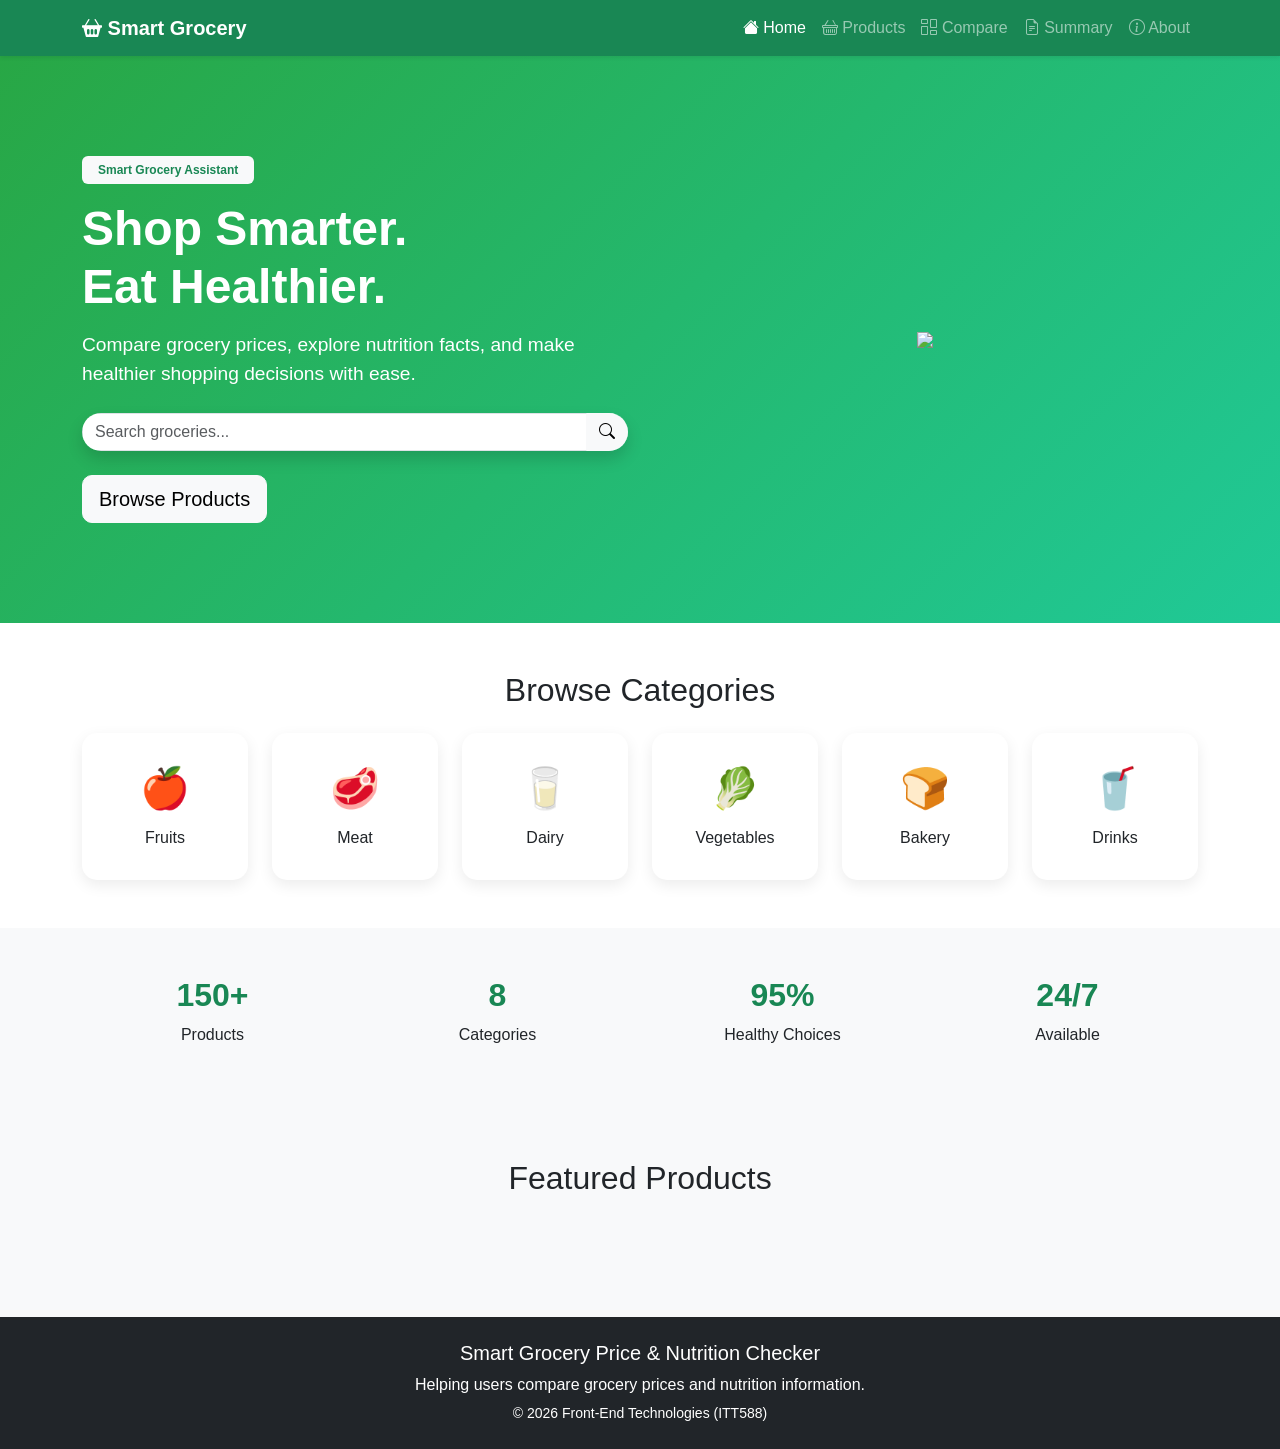
==== FENDPRJ/index.html @ b64e8c20 "HISYAM - add a homepage and their function (button doesnt work)" ====
<!DOCTYPE html>
<html lang="en">

<head>
    <meta charset="UTF-8">
    <meta name="viewport" content="width=device-width, initial-scale=1.0">
    <title>Smart Grocery Price & Nutrition Checker</title>

    <!-- Bootstrap -->
    <link href="https://cdn.jsdelivr.net/npm/bootstrap@5.3.7/dist/css/bootstrap.min.css" rel="stylesheet">

    <!-- Bootstrap Icons -->
    <link rel="stylesheet" href="https://cdn.jsdelivr.net/npm/bootstrap-icons@1.13.1/font/bootstrap-icons.min.css">

    <!-- CSS -->
    <link rel="stylesheet" href="css/style.css">
    <link rel="stylesheet" href="css/theme.css">
    <link rel="stylesheet" href="css/responsive.css">
</head>

<body>

    <!-- Navbar -->
    <div id="navbar"></div>

    <!-- Hero -->
    <section class="hero">

    <div class="container">

        <div class="row align-items-center">

            <div class="col-lg-6">

                <span class="badge bg-light text-success mb-3 px-3 py-2">
                    Smart Grocery Assistant
                </span>

                <h1 class="display-4 fw-bold">
                    Shop Smarter.
                    <br>
                    Eat Healthier.
                </h1>

                <p class="lead mt-3">
                    Compare grocery prices, explore nutrition facts,
                    and make healthier shopping decisions with ease.
                </p>

                <div class="input-group mt-4 shadow">

                    <input
                        type="text"
                        class="form-control"
                        placeholder="Search groceries...">

                    <button class="btn btn-light">

                        <i class="bi bi-search"></i>

                    </button>

                </div>

                <a href="products.html"
                    class="btn btn-light btn-lg mt-4">

                    Browse Products

                </a>

            </div>

            <div class="col-lg-6 text-center">

                <img
                    src="https://cdn-icons-png.flaticon.com/512/3724/3724788.png"
                    class="img-fluid hero-image">

            </div>

        </div>

    </div>

</section>

    <section class="py-5 bg-white">

    <div class="container">

        <h2 class="text-center mb-4">
            Browse Categories
        </h2>

        <div class="row text-center g-4">

            <div class="col">
                <div class="category-box">
                    🍎
                    <h6>Fruits</h6>
                </div>
            </div>

            <div class="col">
                <div class="category-box">
                    🥩
                    <h6>Meat</h6>
                </div>
            </div>

            <div class="col">
                <div class="category-box">
                    🥛
                    <h6>Dairy</h6>
                </div>
            </div>

            <div class="col">
                <div class="category-box">
                    🥬
                    <h6>Vegetables</h6>
                </div>
            </div>

            <div class="col">
                <div class="category-box">
                    🍞
                    <h6>Bakery</h6>
                </div>
            </div>

            <div class="col">
                <div class="category-box">
                    🥤
                    <h6>Drinks</h6>
                </div>
            </div>

        </div>

    </div>

    </section>

    <section class="py-5">

<div class="container">

        <div class="row text-center">

            <div class="col-md-3">

            <h2 class="text-success fw-bold">

                150+

            </h2>

<p>Products</p>

</div>

<div class="col-md-3">

<h2 class="text-success fw-bold">

8

</h2>

<p>Categories</p>

</div>

<div class="col-md-3">

<h2 class="text-success fw-bold">

95%

</h2>

<p>Healthy Choices</p>

</div>

<div class="col-md-3">

<h2 class="text-success fw-bold">

24/7

</h2>

<p>Available</p>

</div>

</div>

</div>

</section>

    <!-- Featured Products -->
    <section class="py-5">
        <div class="container">

            <h2 class="text-center mb-5">
                Featured Products
            </h2>

            <div id="featuredProducts" class="row g-4">

            </div>

        </div>
    </section>

    <!-- Footer -->
    <div id="footer"></div>

    <script src="https://cdn.jsdelivr.net/npm/bootstrap@5.3.7/dist/js/bootstrap.bundle.min.js"></script>

    <script src="js/api.js"></script>
    <script src="js/app.js"></script>

</body>

</html>
---- FENDPRJ/css/style.css ----
body{
    font-family: Arial, Helvetica, sans-serif;
    background:#f8f9fa;
}

.hero{
    background:linear-gradient(135deg,#28a745,#20c997);
    color:white;
    padding:100px 0;
}

.hero h1{
    font-size:3rem;
    font-weight:bold;
}

.hero p{
    font-size:1.2rem;
    margin:20px 0;
}

.product-card{
    border:none;
    border-radius:15px;
    transition:.3s;
    box-shadow:0 5px 15px rgba(0,0,0,.08);
}

.product-card:hover{
    transform:translateY(-8px);
}

.product-card img{
    height:220px;
    object-fit:contain;
    padding:20px;
}

.hero-image{

    max-width:400px;

}

.category-box{

    background:white;

    border-radius:15px;

    padding:25px;

    font-size:40px;

    transition:.3s;

    cursor:pointer;

    box-shadow:0 5px 15px rgba(0,0,0,.08);

}

.category-box:hover{

    background:#198754;

    color:white;

    transform:translateY(-8px);

}

.category-box h6{

    margin-top:10px;

}

.input-group{

    border-radius:50px;

    overflow:hidden;

}

.btn{

    border-radius:10px;

}

section{

    padding-top:60px;

    padding-bottom:60px;

}
---- FENDPRJ/css/theme.css ----
:root{
    --primary:#28a745;
    --secondary:#20c997;
}
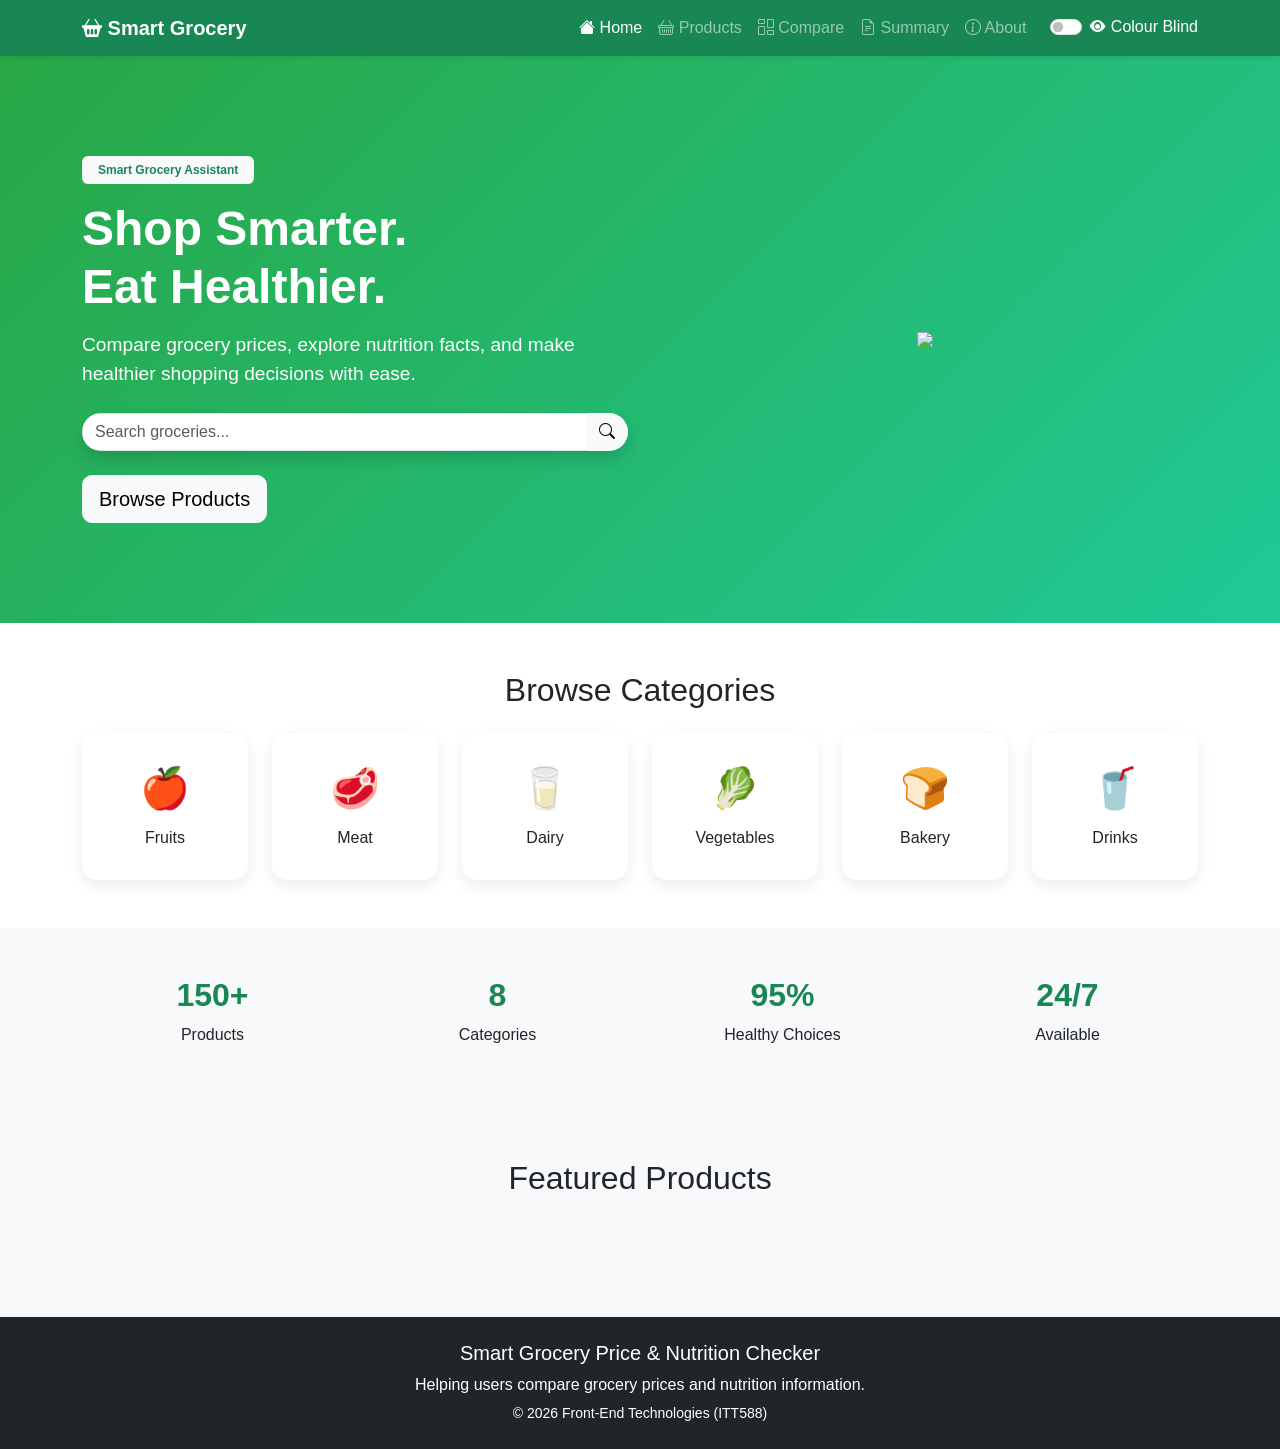
==== commit ce74f9af: "colorblind" ====
--- a/FENDPRJ/index.html
+++ b/FENDPRJ/index.html
@@ -26,182 +26,176 @@
     <!-- Hero -->
     <section class="hero">
 
-    <div class="container">
-
-        <div class="row align-items-center">
-
-            <div class="col-lg-6">
-
-                <span class="badge bg-light text-success mb-3 px-3 py-2">
-                    Smart Grocery Assistant
-                </span>
-
-                <h1 class="display-4 fw-bold">
-                    Shop Smarter.
-                    <br>
-                    Eat Healthier.
-                </h1>
-
-                <p class="lead mt-3">
-                    Compare grocery prices, explore nutrition facts,
-                    and make healthier shopping decisions with ease.
-                </p>
-
-                <div class="input-group mt-4 shadow">
-
-                    <input
-                        type="text"
-                        class="form-control"
-                        placeholder="Search groceries...">
-
-                    <button class="btn btn-light">
-
-                        <i class="bi bi-search"></i>
-
-                    </button>
-
-                </div>
-
-                <a href="products.html"
-                    class="btn btn-light btn-lg mt-4">
-
-                    Browse Products
-
-                </a>
-
-            </div>
-
-            <div class="col-lg-6 text-center">
-
-                <img
-                    src="https://cdn-icons-png.flaticon.com/512/3724/3724788.png"
-                    class="img-fluid hero-image">
-
-            </div>
-
-        </div>
-
-    </div>
-
-</section>
+        <div class="container">
+
+            <div class="row align-items-center">
+
+                <div class="col-lg-6">
+
+                    <span class="badge bg-light text-success mb-3 px-3 py-2">
+                        Smart Grocery Assistant
+                    </span>
+
+                    <h1 class="display-4 fw-bold">
+                        Shop Smarter.
+                        <br>
+                        Eat Healthier.
+                    </h1>
+
+                    <p class="lead mt-3">
+                        Compare grocery prices, explore nutrition facts,
+                        and make healthier shopping decisions with ease.
+                    </p>
+
+                    <div class="input-group mt-4 shadow">
+
+                        <input type="text" class="form-control" placeholder="Search groceries...">
+
+                        <button class="btn btn-light">
+
+                            <i class="bi bi-search"></i>
+
+                        </button>
+
+                    </div>
+
+                    <a href="products.html" class="btn btn-light btn-lg mt-4">
+
+                        Browse Products
+
+                    </a>
+
+                </div>
+
+                <div class="col-lg-6 text-center">
+
+                    <img src="https://cdn-icons-png.flaticon.com/512/3724/3724788.png" class="img-fluid hero-image">
+
+                </div>
+
+            </div>
+
+        </div>
+
+    </section>
 
     <section class="py-5 bg-white">
 
-    <div class="container">
-
-        <h2 class="text-center mb-4">
-            Browse Categories
-        </h2>
-
-        <div class="row text-center g-4">
-
-            <div class="col">
-                <div class="category-box">
-                    🍎
-                    <h6>Fruits</h6>
-                </div>
-            </div>
-
-            <div class="col">
-                <div class="category-box">
-                    🥩
-                    <h6>Meat</h6>
-                </div>
-            </div>
-
-            <div class="col">
-                <div class="category-box">
-                    🥛
-                    <h6>Dairy</h6>
-                </div>
-            </div>
-
-            <div class="col">
-                <div class="category-box">
-                    🥬
-                    <h6>Vegetables</h6>
-                </div>
-            </div>
-
-            <div class="col">
-                <div class="category-box">
-                    🍞
-                    <h6>Bakery</h6>
-                </div>
-            </div>
-
-            <div class="col">
-                <div class="category-box">
-                    🥤
-                    <h6>Drinks</h6>
-                </div>
-            </div>
-
-        </div>
-
-    </div>
+        <div class="container">
+
+            <h2 class="text-center mb-4">
+                Browse Categories
+            </h2>
+
+            <div class="row text-center g-4">
+
+                <div class="col">
+                    <div class="category-box">
+                        🍎
+                        <h6>Fruits</h6>
+                    </div>
+                </div>
+
+                <div class="col">
+                    <div class="category-box">
+                        🥩
+                        <h6>Meat</h6>
+                    </div>
+                </div>
+
+                <div class="col">
+                    <div class="category-box">
+                        🥛
+                        <h6>Dairy</h6>
+                    </div>
+                </div>
+
+                <div class="col">
+                    <div class="category-box">
+                        🥬
+                        <h6>Vegetables</h6>
+                    </div>
+                </div>
+
+                <div class="col">
+                    <div class="category-box">
+                        🍞
+                        <h6>Bakery</h6>
+                    </div>
+                </div>
+
+                <div class="col">
+                    <div class="category-box">
+                        🥤
+                        <h6>Drinks</h6>
+                    </div>
+                </div>
+
+            </div>
+
+        </div>
 
     </section>
 
     <section class="py-5">
 
-<div class="container">
-
-        <div class="row text-center">
-
-            <div class="col-md-3">
-
-            <h2 class="text-success fw-bold">
-
-                150+
-
-            </h2>
-
-<p>Products</p>
-
-</div>
-
-<div class="col-md-3">
-
-<h2 class="text-success fw-bold">
-
-8
-
-</h2>
-
-<p>Categories</p>
-
-</div>
-
-<div class="col-md-3">
-
-<h2 class="text-success fw-bold">
-
-95%
-
-</h2>
-
-<p>Healthy Choices</p>
-
-</div>
-
-<div class="col-md-3">
-
-<h2 class="text-success fw-bold">
-
-24/7
-
-</h2>
-
-<p>Available</p>
-
-</div>
-
-</div>
-
-</div>
-
-</section>
+        <div class="container">
+
+            <div class="row text-center">
+
+                <div class="col-md-3">
+
+                    <h2 class="text-success fw-bold">
+
+                        150+
+
+                    </h2>
+
+                    <p>Products</p>
+
+                </div>
+
+                <div class="col-md-3">
+
+                    <h2 class="text-success fw-bold">
+
+                        8
+
+                    </h2>
+
+                    <p>Categories</p>
+
+                </div>
+
+                <div class="col-md-3">
+
+                    <h2 class="text-success fw-bold">
+
+                        95%
+
+                    </h2>
+
+                    <p>Healthy Choices</p>
+
+                </div>
+
+                <div class="col-md-3">
+
+                    <h2 class="text-success fw-bold">
+
+                        24/7
+
+                    </h2>
+
+                    <p>Available</p>
+
+                </div>
+
+            </div>
+
+        </div>
+
+    </section>
 
     <!-- Featured Products -->
     <section class="py-5">
@@ -225,6 +219,7 @@
 
     <script src="js/api.js"></script>
     <script src="js/app.js"></script>
+    <script src="js/theme.js"></script>
 
 </body>
 
--- a/FENDPRJ/css/theme.css
+++ b/FENDPRJ/css/theme.css
@@ -1,4 +1,72 @@
 :root{
     --primary:#28a745;
     --secondary:#20c997;
+}
+
+/* ===============================
+   Colour Blind Mode
+=================================*/
+
+body.colorblind {
+    background: #ffffff;
+    color: #000;
+}
+
+/* Navbar */
+body.colorblind .navbar {
+    background: #003366 !important;
+}
+
+/* Hero */
+body.colorblind .hero {
+    background: #F5F5F5 !important;
+    color: #000;
+}
+
+/* Buttons */
+body.colorblind .btn-light {
+    background: #FFD400 !important;
+    color: #000 !important;
+}
+
+body.colorblind .btn-success {
+    background: #005A9C !important;
+    border-color: #005A9C !important;
+}
+
+/* Cards */
+body.colorblind .category-box,
+body.colorblind .card {
+    border: 3px solid #003366;
+    background: #fff;
+}
+
+/* Statistics */
+body.colorblind .text-success {
+    color: #003366 !important;
+}
+
+/* Links */
+body.colorblind a {
+    color: #003366;
+}
+
+body.colorblind .hero{
+    background: #F4F4F4 !important;
+}
+
+body.colorblind .display-4{
+    color:#000 !important;
+}
+
+body.colorblind .lead{
+    color:#000 !important;
+}
+
+body.colorblind .bg-success{
+    background:#003366 !important;
+}
+
+body.colorblind .text-success{
+    color:#003366 !important;
 }
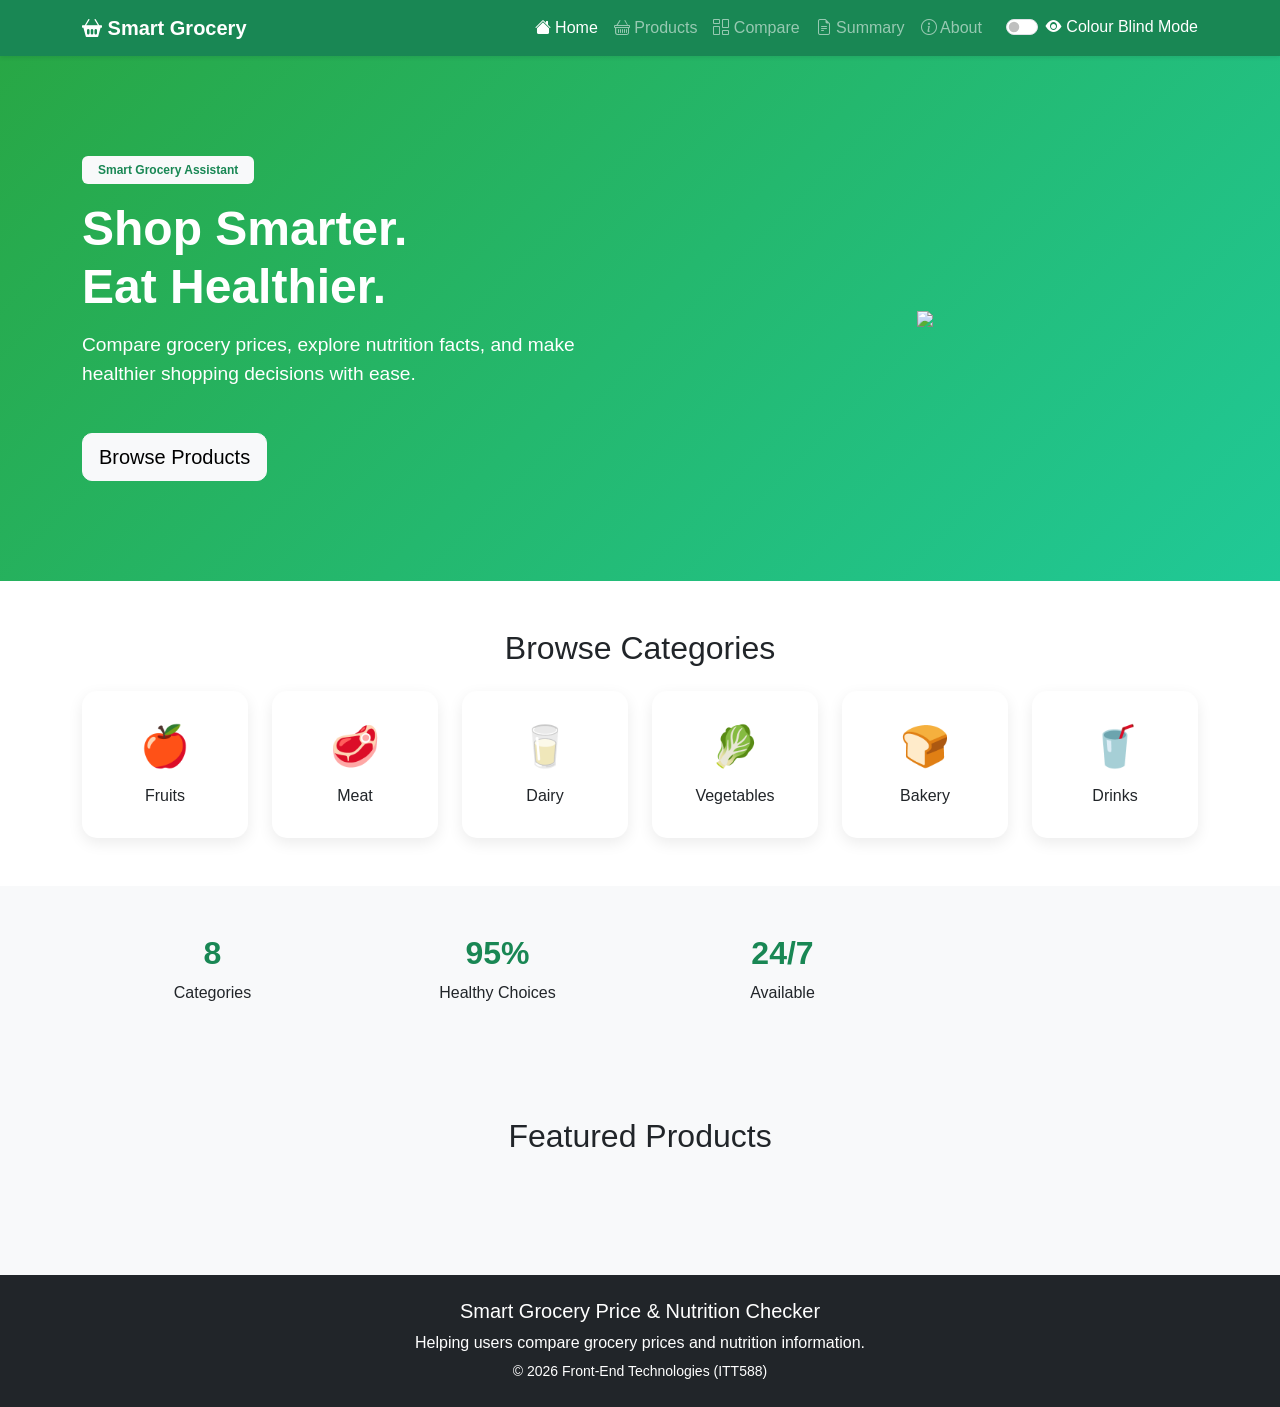
==== commit 6be5ff1c: "remove search on index search" ====
--- a/FENDPRJ/index.html
+++ b/FENDPRJ/index.html
@@ -47,17 +47,7 @@
                         and make healthier shopping decisions with ease.
                     </p>
 
-                    <div class="input-group mt-4 shadow">
-
-                        <input type="text" class="form-control" placeholder="Search groceries...">
-
-                        <button class="btn btn-light">
-
-                            <i class="bi bi-search"></i>
-
-                        </button>
-
-                    </div>
+                    
 
                     <a href="products.html" class="btn btn-light btn-lg mt-4">
 
@@ -143,17 +133,7 @@
 
             <div class="row text-center">
 
-                <div class="col-md-3">
-
-                    <h2 class="text-success fw-bold">
-
-                        150+
-
-                    </h2>
-
-                    <p>Products</p>
-
-                </div>
+                
 
                 <div class="col-md-3">
 
--- a/FENDPRJ/css/style.css
+++ b/FENDPRJ/css/style.css
@@ -96,4 +96,35 @@
 
     padding-bottom:60px;
 
+}
+
+.team-card{
+    border-radius:18px;
+    transition:.3s;
+    overflow:hidden;
+}
+
+.team-card:hover{
+    transform:translateY(-8px);
+    box-shadow:0 15px 35px rgba(0,0,0,.15)!important;
+}
+
+.team-photo{
+    width:170px;
+    height:170px;
+    object-fit:cover;
+    border-radius:50%;
+    border:6px solid #198754;
+    box-shadow:0 8px 20px rgba(0,0,0,.15);
+}
+
+.team-card h5{
+    min-height:55px;
+    font-size:18px;
+}
+
+.team-card .badge{
+    font-size:.85rem;
+    padding:8px 16px;
+    border-radius:20px;
 }
--- a/FENDPRJ/css/theme.css
+++ b/FENDPRJ/css/theme.css
@@ -7,66 +7,97 @@
    Colour Blind Mode
 =================================*/
 
-body.colorblind {
-    background: #ffffff;
-    color: #000;
+body.colorblind{
+    background:#ffffff;
+    color:#000000;
 }
 
 /* Navbar */
-body.colorblind .navbar {
-    background: #003366 !important;
+body.colorblind .navbar{
+    background:#003366 !important;
 }
 
-/* Hero */
-body.colorblind .hero {
-    background: #F5F5F5 !important;
-    color: #000;
-}
-
-/* Buttons */
-body.colorblind .btn-light {
-    background: #FFD400 !important;
-    color: #000 !important;
-}
-
-body.colorblind .btn-success {
-    background: #005A9C !important;
-    border-color: #005A9C !important;
-}
-
-/* Cards */
-body.colorblind .category-box,
-body.colorblind .card {
-    border: 3px solid #003366;
-    background: #fff;
-}
-
-/* Statistics */
-body.colorblind .text-success {
-    color: #003366 !important;
-}
-
-/* Links */
-body.colorblind a {
-    color: #003366;
-}
-
+/* Hero Section */
 body.colorblind .hero{
-    background: #F4F4F4 !important;
-}
-
-body.colorblind .display-4{
+    background:#ffffff !important;
     color:#000 !important;
 }
 
+/* Section Backgrounds */
+body.colorblind .bg-white,
+body.colorblind section{
+    background:#ffffff !important;
+}
+
+/* Headings */
+body.colorblind h1,
+body.colorblind h2,
+body.colorblind h3,
+body.colorblind h4,
+body.colorblind h5,
+body.colorblind h6{
+    color:#000 !important;
+}
+
+/* Paragraphs */
+body.colorblind p,
 body.colorblind .lead{
     color:#000 !important;
 }
 
-body.colorblind .bg-success{
-    background:#003366 !important;
+/* Success Text */
+body.colorblind .text-success{
+    color:#003366 !important;
 }
 
-body.colorblind .text-success{
-    color:#003366 !important;
+/* Buttons */
+body.colorblind .btn-success{
+    background:#003366 !important;
+    border-color:#003366 !important;
+    color:#ffffff !important;
+}
+
+body.colorblind .btn-light{
+    background:#FFD400 !important;
+    border-color:#FFD400 !important;
+    color:#000000 !important;
+}
+
+/* Search Box */
+body.colorblind .form-control{
+    border:2px solid #003366;
+}
+
+/* Category Cards */
+body.colorblind .category-box{
+    background:#ffffff;
+    border:3px solid #003366;
+    color:#000;
+}
+
+/* Product Cards */
+body.colorblind .card{
+    background:#ffffff;
+    border:3px solid #003366;
+}
+
+/* Badge */
+body.colorblind .badge{
+    background:#003366 !important;
+    color:#ffffff !important;
+}
+
+/* Links */
+body.colorblind a{
+    color:#003366;
+}
+
+body.colorblind a:hover{
+    color:#0056b3;
+}
+
+/* Footer */
+body.colorblind footer{
+    background:#003366;
+    color:#ffffff;
 }
